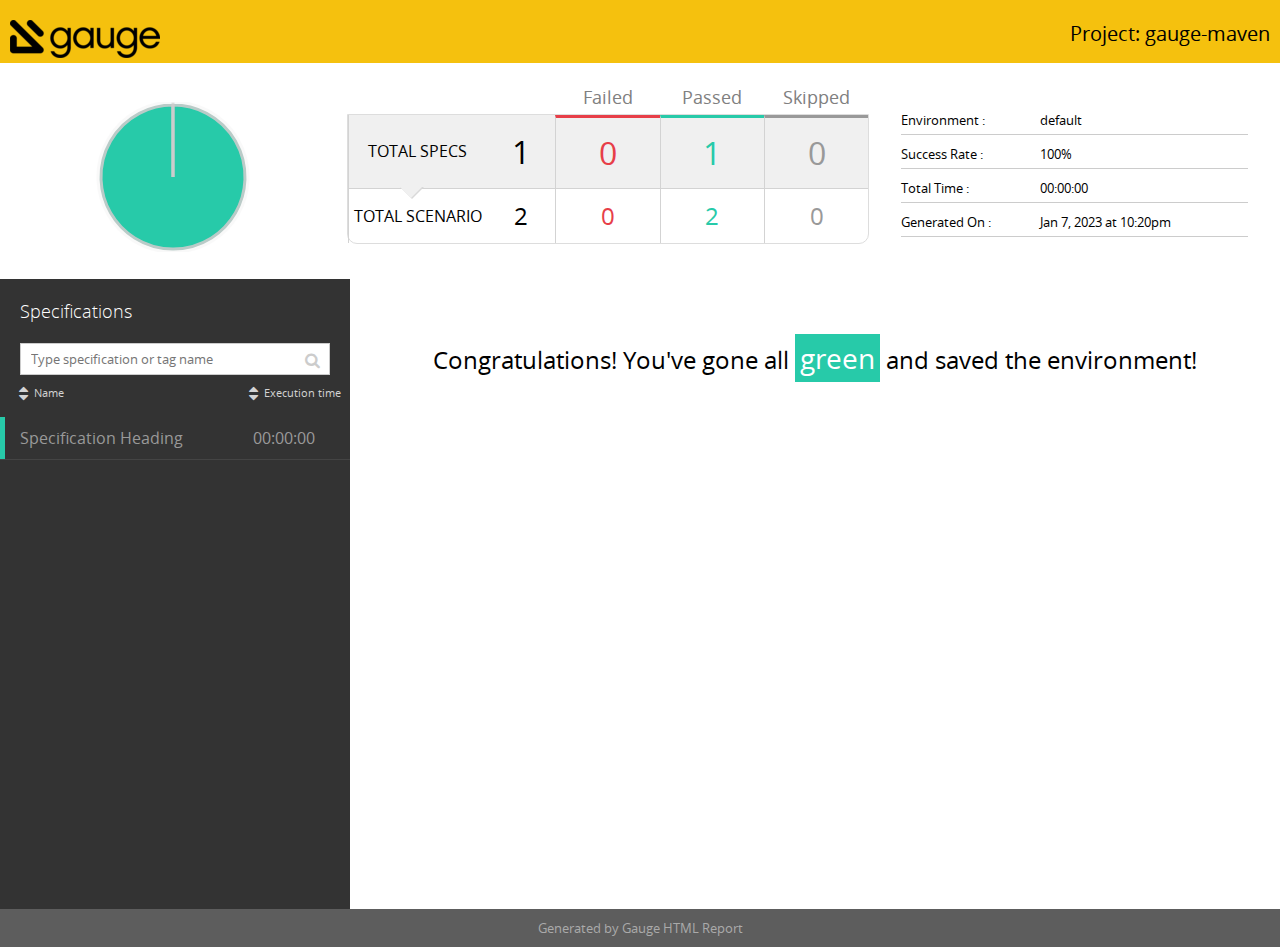
==== reports/html-report/index.html @ 6a9e32bd "init" ====
<!doctype html>
  <html><head>
    <meta http-equiv="X-UA-Compatible" content="IE=9; IE=8; IE=7; IE=EDGE" />
    <meta charset="utf-8" />
    <title>Gauge Test Results</title>
    <link rel="shortcut icon" type="image/x-icon" href="images/favicon.ico">
    <link rel="stylesheet" type="text/css" href="css/open-sans.css">
    <link rel="stylesheet" type="text/css" href="css/font-awesome.css">
    <link rel="stylesheet" type="text/css" href="css/normalize.css" />
    <link rel="stylesheet" type="text/css" href="css/style.css" />
  </head>
  <body>
  <header class="top">
    <div class="header">
      <div class="container">
        <div class="logo">
          <a href="."><img src="images/gaugeLogo.png" alt="Report logo"></a>
        </div>
        <h2 class="project">Project: gauge-maven</h2>
      </div>
    </div>
  </header>
  <main class="main-container">
  <div class="container">

	
  <div class="report-overview">
   
  <div class="report_chart">
    <div class="chart">
      <svg id="pie-chart" data-results="0,1,0" data-total="1">
        <path class="status failed" />
        <path class="shadow failed" data-status="failed"><title>Failed: 0/1</title></path>
        <path class="status passed" />
        <path class="shadow passed" data-status="passed"><title>Passed: 1/1</title></path>
        <path class="status skipped" />
        <path class="shadow skipped" data-status="skipped"><title>Skipped: 0/1</title></path>
      </svg>
    </div>
  </div>

   
  <div class="report_test-results">
    <div class="report_test-result specs">
        <div class="total-specs" title="Filter all specs"><span class="txt">Total specs</span><span class="value">1</span></div>
        <div class="fail spec-filter" data-status="failed" title="Filter failed specs"><span class="value">0</span></div>
        <div class="pass spec-filter" data-status="passed" title="Filter passed specs"><span class="value">1</span></div>
        <div class="skip spec-filter" data-status="skipped" title="Filter skipped specs"><span class="value">0</span></div>
    </div>
    <div class="report_test-result scenarios">
        <div class="total-scenarios"><span class="txt">Total scenario</span><span class="value">2</span></div>
        <div class="fail scenario-stats" data-status="failed"><span class="value">0</span></div>
        <div class="pass scenario-stats" data-status="passed"><span class="value">2</span></div>
        <div class="skip scenario-stats" data-status="skipped"><span class="value">0</span></div>
    </div>
  </div>

    <div class="report_details">
      
  <ul>
    <li>
      <label>Environment </label>
      <span>default</span>
    </li>
    
    <li>
      <label>Success Rate </label>
      <span>100%</span>
    </li>
    <li>
      <label>Total Time </label>
      <span>00:00:00</span>
    </li>
    <li>
      <label>Generated On </label>
      <span>Jan 7, 2023 at 10:20pm</span>
    </li>
  </ul>

      
  

      
  
  


    </div>
  </div>

	
  <div class="specifications">
  
  
    <aside class="sidebar">
      <h3 class="title">Specifications</h3>
      <div class="searchbar">
        <input id="searchSpecifications" placeholder="Type specification or tag name" type="text" />
        <i class="fa fa-search"></i>
      </div>
      <div class="specs-sorting">
        <div class="sort sort-specs-name" data-sort-by="specs-name"><span class="sort-icons"><i class="fa fa-caret-up"></i><i class="fa fa-caret-down"></i></span><span>Name</span></div>
        <div class="sort sort-execution-time" data-sort-by="execution-time"><span class="sort-icons"><i class="fa fa-caret-up"></i><i class="fa fa-caret-down"></i></span><span>Execution time</span></div>
      </div>
      <div id="listOfSpecifications">
        <ul id="scenarios" class="spec-list">
        
          <a href="specs/example.html">
             
              <li class="passed spec-name">
            
              <span id="scenarioName" class="scenarioname">Specification Heading</span>
              <span id="time" class="time">00:00:00</span>
            </li>
          </a>
          
        </ul>
      </div>
    </aside>
  

	
    <div class="congratulations details">
      <p>Congratulations! You've gone all <span class="green">green</span> and saved the environment!</p>
    </div>
	
 	</div>
 	</div>
	</main>
	
  <footer class="footer">
    <div class="container">
      <p>Generated by Gauge HTML Report</p>
    </div>
  </footer>

	
    <script type="text/javascript">
      var loadingImage = "images/loading.gif";
      var closeButton = "images/close.gif";
    </script>
    <script src="js/lightbox.js"></script>
    <script src="js/jquery-3.1.0.min.js" type="text/javascript"></script>
    <script src="js/auto-complete.min.js" type="text/javascript"></script>
    <script src="js/clipboard.min.js" type="text/javascript"></script>
    <script src="js/search_index.js" type="text/javascript"></script>
    <script src="js/main.js" type="text/javascript"></script>
    </body>
  </html>
---- reports/html-report/css/open-sans.css ----
/* BEGIN Light */
@font-face {
  font-family: 'Open Sans';
  src: url("../fonts/open-sans/Light/OpenSans-Light.eot?v=1.1.0");
  src: url("../fonts/open-sans/Light/OpenSans-Light.eot?#iefix&v=1.1.0") format("embedded-opentype"), url("../fonts/open-sans/Light/OpenSans-Light.woff2?v=1.1.0") format("woff2"), url("../fonts/open-sans/Light/OpenSans-Light.woff?v=1.1.0") format("woff"), url("../fonts/open-sans/Light/OpenSans-Light.ttf?v=1.1.0") format("truetype"), url("../fonts/open-sans/Light/OpenSans-Light.svg?v=1.1.0#Light") format("svg");
  font-weight: 300;
  font-style: normal; }
/* END Light */
/* BEGIN Regular */
@font-face {
  font-family: 'Open Sans';
  src: url("../fonts/open-sans/Regular/OpenSans-Regular.eot?v=1.1.0");
  src: url("../fonts/open-sans/Regular/OpenSans-Regular.eot?#iefix&v=1.1.0") format("embedded-opentype"), url("../fonts/open-sans/Regular/OpenSans-Regular.woff2?v=1.1.0") format("woff2"), url("../fonts/open-sans/Regular/OpenSans-Regular.woff?v=1.1.0") format("woff"), url("../fonts/open-sans/Regular/OpenSans-Regular.ttf?v=1.1.0") format("truetype"), url("../fonts/open-sans/Regular/OpenSans-Regular.svg?v=1.1.0#Regular") format("svg");
  font-weight: normal;
  font-style: normal; }
/* END Regular */
/* BEGIN Italic */
@font-face {
  font-family: 'Open Sans';
  src: url("../fonts/open-sans/Italic/OpenSans-Italic.eot?v=1.1.0");
  src: url("../fonts/open-sans/Italic/OpenSans-Italic.eot?#iefix&v=1.1.0") format("embedded-opentype"), url("../fonts/open-sans/Italic/OpenSans-Italic.woff2?v=1.1.0") format("woff2"), url("../fonts/open-sans/Italic/OpenSans-Italic.woff?v=1.1.0") format("woff"), url("../fonts/open-sans/Italic/OpenSans-Italic.ttf?v=1.1.0") format("truetype"), url("../fonts/open-sans/Italic/OpenSans-Italic.svg?v=1.1.0#Italic") format("svg");
  font-weight: normal;
  font-style: italic; }
/* END Italic */
/* BEGIN Bold */
@font-face {
  font-family: 'Open Sans';
  src: url("../fonts/open-sans/Bold/OpenSans-Bold.eot?v=1.1.0");
  src: url("../fonts/open-sans/Bold/OpenSans-Bold.eot?#iefix&v=1.1.0") format("embedded-opentype"), url("../fonts/open-sans/Bold/OpenSans-Bold.woff2?v=1.1.0") format("woff2"), url("../fonts/open-sans/Bold/OpenSans-Bold.woff?v=1.1.0") format("woff"), url("../fonts/open-sans/Bold/OpenSans-Bold.ttf?v=1.1.0") format("truetype"), url("../fonts/open-sans/Bold/OpenSans-Bold.svg?v=1.1.0#Bold") format("svg");
  font-weight: bold;
  font-style: normal; }
/* END Bold */
/* BEGIN Bold Italic */
@font-face {
  font-family: 'Open Sans';
  src: url("../fonts/open-sans/BoldItalic/OpenSans-BoldItalic.eot?v=1.1.0");
  src: url("../fonts/open-sans/BoldItalic/OpenSans-BoldItalic.eot?#iefix&v=1.1.0") format("embedded-opentype"), url("../fonts/open-sans/BoldItalic/OpenSans-BoldItalic.woff2?v=1.1.0") format("woff2"), url("../fonts/open-sans/BoldItalic/OpenSans-BoldItalic.woff?v=1.1.0") format("woff"), url("../fonts/open-sans/BoldItalic/OpenSans-BoldItalic.ttf?v=1.1.0") format("truetype"), url("../fonts/open-sans/BoldItalic/OpenSans-BoldItalic.svg?v=1.1.0#BoldItalic") format("svg");
  font-weight: bold;
  font-style: italic; }
/* END Bold Italic */
---- reports/html-report/css/style.css ----
/*----------------------------------------------------------------
 *  Copyright (c) ThoughtWorks, Inc.
 *  Licensed under the Apache License, Version 2.0
 *  See LICENSE in the project root for license information.
 *----------------------------------------------------------------*/
 
* {
    box-sizing: border-box;
}

:root {
    --fail-color: #e73e48;
    --pass-color: #27caa9;
    --skip-color: #999999
}

body {
    font-family: 'Open Sans', sans-serif;
    font-size: 16px;
    font-weight: 400;
    margin: 0;
    padding: 0;
    outline: 0;
    background: #5d5d5d;
}

p {
    margin: 10px 0;
}

blockquote {
	font-style: italic;
	border-left: 0.25rem solid #333;
	margin-left: 0;
	padding-left: 1rem;
}

.container {
    margin: 0 auto;
    background: #fff;
    padding-top: 1rem;
}

.container:after {
    content: "";
    display: table;
    clear: both;
}

header.top {
    background: #f5c10e;
}

header.top:after {
    content: "";
    display: table;
    clear: both;
}

header.top .container {
    background: inherit;
}

header.top .container {
    padding-top: 10px;
    display: flex;
    flex-direction: column;
}

header.top .logo {
    float: none;
    margin: 10px 10px 0 10px;
}

header.top .project {
    float: none;
    margin: 0 10px 10px 10px;
    text-align: left;
    font-size: 1rem;
    font-weight: 400;
}

.value {
    text-align: left;
    font-size: 2rem;
}

.report-overview {
    display: -webkit-box;
    display: -webkit-flex;
    display: -ms-flexbox;
    display: flex;
    -webkit-box-align: center;
    -webkit-align-items: center;
    -ms-flex-align: center;
    align-items: center;
    flex-direction: column;
}

.report-overview:after {
    content: "";
    display: table;
    clear: both;
}

.report-overview > div {
    flex: 1;
}
.report-overview .report_test-results {
    flex: 1.5;
}

.report_chart {
    display: -webkit-box;
    display: -webkit-flex;
    display: -ms-flexbox;
    display: flex;
    -webkit-box-align: center;
    -webkit-align-items: center;
    -ms-flex-align: center;
    align-items: center;
    flex-direction: column;
    width: 100%;
}

.report_chart > div {
    float: none;
}

.report_chart .chart {
    width: 100%;
    padding-left: 0;
    text-align: center;
    display: none;
}

.report_test-result.scenarios .total-specs .value,  .report_test-result.scenarios .value {
    font-size: 1.5rem;
    text-align: center;
}

.report_test-result .total-specs span,
.report_test-results ul,
.report_test-results .value {
    text-align: center;
    display: block;
}

.txt {
    text-align: right;
    text-transform: uppercase;
    display: block;
}

.report_test-results {
    width: 100%;
    position: relative;
}

.report_test-results ul {
    list-style-type: none;
    margin: 0;
    padding: 0;
}

.report-overview .report_test-results ul li{
    padding: 0.75rem;
    margin: 1rem 0.25rem;
}

.report-overview .report_test-results ul li,
.report_test-result .total-specs {
    display: inline-block;
    cursor: pointer;
    /*background-color: #f9f9f9;*/
    transition: background-color 0.75s;
}

.report_details {
    width: 100%;
    margin: 10px 0 0 0;
    padding: 10px;
}

.report_details ul {
    list-style-type: none;
    margin: 0;
    padding: 0;
    display: flex;
    flex-direction: column;
}

.report_details ul > li {
    display: flex;
    flex-direction: row;
}

.report_details .suite_messages {
    overflow-y: scroll;
    max-height: 100px;
    background-color: #ccc;
    font-family:  Courier New;
}

.report_details .suite_messages .message_separator {
    text-align: center;
}

.report_details .suite_messages .step-message {
    padding: 0px 0px 0px 10px;
}

.report_details .suite_messages .step-message p:before {
    content: "$";
    padding-right: 5px;
    font-weight: bold;
}

.report_details .suite_screenshots {
    overflow-y: scroll;
    max-height: 100px;
    background-color:#ccc;
}

.report_details label, .report_details span {
    margin-bottom: 10px;
    font-size: 0.8rem;
}

.report_details label {
    clear: both;
    text-align: right;
    padding-right: 10px;
    width: 50%;
}

.report_details label:after {
    content: ":";
}

.report_details span {
    position: relative;
    margin-left: 0;
    text-align: left;
    flex-grow: 1;
}

.report_details span,
.report_details label {
    padding-bottom: 5px;
    border-bottom: 1px solid #cccccc;
}

.fail .value {
    color: var(--fail-color);
}

.pass .value {
    color: var(--pass-color);
}

.skip .value {
    color: var(--skip-color);
}

.specifications {
    background: #f5f5f5;
    display: -webkit-box;
    display: -webkit-flex;
    display: -ms-flexbox;
    display: flex;
    flex-direction: column;
}

.specifications:after {
    content: "";
    display: table;
    clear: both;
}

.specifications .sidebar {
    background: #333333;
    color: #fff;
    width: 100%;
}

#listOfSpecifications {
    max-height: 8rem;
    overflow: scroll;
    overflow-x: hidden;
}

.specifications .title {
    font-weight: 300;
    font-size: 1.125rem;
    margin: 20px 20px 10px;
    color: #fff;
    display: none;
}

.specifications .searchbar {
    position: relative;
    padding: 10px 20px;
}

.specifications .searchbar input[type=text] {
    width: 100%;
    display: block;
    line-height: 30px;
    padding: 0 40px 0 10px;
    font-size: 0.8rem;
    color: #333333;
}

.specifications .searchbar .fa {
    position: absolute;
    color: #cccccc;
    right: 30px;
    top: 20px;
}
.spec-screenshot-container {
    max-width: 16.66%;
    max-height: 16.66%;
}
.spec-list {
    list-style-type: none;
    margin: 0;
    padding: 0;
}

.spec-list li {
    width: 100%;
    padding: 10px 20px;
    border-bottom: 1px solid #444;
    color: #999999;
    position: relative;
    -webkit-transition: all 0.3s ease;
    transition: all 0.3s ease;
    background: transparent;
    cursor: pointer;
}

.spec-list li:after {
    content: "";
    display: table;
    clear: both;
}

.spec-list li .scenarioname {
    float: left;
    width: 75%;
    padding-right: 0.5rem;
    overflow: hidden;
    text-overflow: ellipsis;
}

.spec-list li .scenarioname:hover {
    overflow-wrap: break-word;
    overflow: visible;
}

.spec-list li .time {
    width: 25%;
    float: right;
}

.spec-list li.selected, .spec-list li:hover {
    background: #1a1a1a;
    color: #fff;
    -webkit-transition: all 0.3s ease;
    transition: all 0.3s ease;
}

.spec-list li.passed:before {
    content: "";
    width: 5px;
    height: 100%;
    background: #27caa9;
    position: absolute;
    left: 0;
    top: 0;
}

.spec-list li.failed:before {
    content: "";
    width: 5px;
    height: 100%;
    background: #e73e48;
    position: absolute;
    left: 0;
    top: 0;
}

.spec-list li.skipped:before {
    content: "";
    width: 5px;
    height: 100%;
    background: #cccccc;
    position: absolute;
    left: 0;
    top: 0;
}

.spec-list li.errored:before {
    content: "";
    width: 5px;
    height: 100%;
    background: #f00;
    position: absolute;
    left: 0;
    top: 0;
}

.spec-list li.selected:before {
    content: "";
    width: 10px;
    -webkit-transition: all 0.2s ease;
    transition: all 0.2s ease;
}

#specificationContainer {
    border-top: 0.25rem solid #cccccc;
}

.details {
    -webkit-flex-grow: 1;
    -moz-flex-grow: 1;
    flex-grow: 1;
    padding: 0 0px 50px 0;
    background-color: #ffffff;
}

.details:after {
    content: "";
    display: table;
    clear: both;
}

.details .content {
    padding: 0.5rem;
    background: #fff;
    font-size: 0.9rem;
}

.details .content:after {
    content: "";
    display: table;
    clear: both;
}

.details table {
    border-collapse: collapse;
    border: 1px solid #cccccc;
    border-bottom: 0;
    border-right: 0;
    min-width: 25%;
}

.details table td, .details table th {
    border-bottom: 1px solid #cccccc;
    border-right: 1px solid #cccccc;
    padding: 10px;
}

.details table th {
    background: #cccccc;
}

.details .data-table {
    border-collapse: collapse;
    border: 1px solid #cccccc;
    border-bottom: 0;
    border-right: 0;
    margin-bottom: 1.75rem;
}

.details .data-table td {
    color: #000000;
    border-bottom: none;
    border-right: none;
    padding: 0.5rem 1rem;
    cursor: pointer;
    opacity: 0.75;
}

.data-table tr.passed td {
    background-color: #27CAA9;
}

.data-table tr.failed td {
    background-color: #E73E48;
    color: #ffffff;
}

.data-table tr.skipped td {
    background-color: #999999;
    color: #000000;
}

.data-table tr.selected td {
    opacity: 1;
}

.data-table tr.selected td:first-child {
    border-left: 4px solid #0085C9;
}

.data-table tr:hover td {
    opacity: 0.9;
}

.curr-spec {
    padding: 10px 20px;
    color: #fff;
    background: #1a1a1a;
}

.curr-spec:after {
    content: "";
    display: table;
    clear: both;
}

.curr-spec .spec-head {
    margin: 10px 20px 10px 0;
    font-weight: 300;
    font-size: 1.5rem;
}

.curr-spec .time {
    font-size: 1rem;
    margin-top: 20px;
    color: #cccccc;
    float: left;
}

.curr-spec .tags {
    clear: both;
    color: #cccccc;
}

.curr-spec .tags strong {
    color: #fff;
    font-size: 0.8rem;
}

/* TODO: remove class curr-spec */
.curr-spec .tags span:last-child:after {
    content: "";
}

/* TODO: remove class curr-spec */
.curr-spec .tags span:after {
    content: ",";
}

.curr-spec p {
    margin: 0 0 10px 0;
}

.scenario-container {
    background: #fff;
    margin: 20px 0;
    position: relative;
    padding-bottom: 1px;
}

.scenario-container.passed:before {
    content: "";
    width: 30px;
    height: 30px;
    border-radius: 50%;
    background: #27caa9;
    display: block;
    position: absolute;
}

.scenario-container.failed:before {
    content: "";
    width: 30px;
    height: 30px;
    border-radius: 50%;
    background: #e73e48;
    display: block;
    position: absolute;
}

.scenario-container.skipped:before {
    content: "";
    width: 30px;
    height: 30px;
    border-radius: 50%;
    background: #a1a1a1;
    display: block;
    position: absolute;
}

.scenario-container .passed {
    position: relative;
}

.scenario-container .passed:before {
    content: "";
    width: 5px;
    height: 100%;
    background: #27caa9;
    position: absolute;
    left: 0;
    top: 0;
}

.scenario-container .passed ul {
    list-style-type: none;
    margin: 0;
    padding: 0;
}

.scenario-container .failed {
    position: relative;
}

.scenario-container .failed:before {
    content: "";
    width: 5px;
    height: 100%;
    background: #e73e48;
    position: absolute;
    left: 0;
    top: 0;
}

.scenario-container .not-executed {
    border-left: 5px solid #a1a1a1;
    margin-top: 20px;
}

.scenario-container .not-executed .step {
    color: #a1a1a1;
}

.scenario-head {
    margin-left: 40px;
    margin-bottom: 20px;
}

.scenario-head .head {
    margin: 5px 0 10px 0;
    display: inline-block;
}

.scenario-head .time {
    display: inline-block;
    font-size: 0.8rem;
    color: #999999;
}

.scenario-head .tags {
    margin: 0 0 10px 0;
}

.scenario-retry-count {
    padding: 5px;
    background-color: yellow
}

.step {
    list-style-type: none;
    margin: 0;
    padding: 0;
    color: #333333;
}

.step ul {
    list-style-type: none;
    margin: 0;
    padding: 0;
}

.step li {
    padding: 0.5rem;
    border: 1px solid #cccccc;
    margin-bottom: 10px;
}

.step li:last-child {
    margin-bottom: 0;
}
.step li:first-child {
    margin-top: 10px;
}

.step li.pass {
    border-left: 5px solid #27caa9;
}

.step li.fail {
    border-left: 5px solid #e73e48;
}

.step li.skip {
    border-left: 5px solid #cccccc;
}

.step.context li {
    border: 1px dashed #cccccc;
}

#specificationContainer h2 {
    margin-bottom: 10px;
}

.errored {
    background-color: #ffda8b;
}

.context-step li {
    font-style: italic;
    border: 1px dashed #cccccc;
}

input[type='text'] {
    background-color: #fff;
    border: 1px solid #ccc;
    padding: 5px;
}

input[type='text']:focus {
    box-shadow: 0 0 0px rgba(0, 0, 0, 0.5) inset;
    background-color: white !important;
}

.congratulations, .spec-click {
    font-size: 1.5rem;
    text-align: center;
    display: block;
    padding-top: 50px;
}

.congratulations .green {
    background-color: #27caa9;
    color: #ffffff;
    font-size: 1.75rem;
    padding: 0.3rem;
}

.spec-click {
  background: #ffffff url("../images/leftarrow.png") no-repeat scroll 17% 75%;
}

#listOfSpecifications .errored {
    border-left: 10px solid #ffbf37;
    background-color: lightgray;
}

.concept-steps {
    border-left: 2px dashed #eee;
    padding-left: 20px;
    display: none
}

.not-executed li {
    background: #fff;
}

.skipped {
    background-color: #ececec;
}

.inline-table {
    margin: 10px 0px;
}

.inline-table td {
    background-color: #fff;
}


footer .container {
    background: transparent;
    text-align: center;
    padding: 10px;
}

footer p {
    margin: 0;
    color: #aaaaaa;
    font-size: 0.8rem;
}

.exception-container {
    display: flex;
    flex-direction: column;
}

.exception-container .exception {
    flex-grow: 1;
    min-width: 60%;
}

.stacktrace {
    max-width: 100%;
}

.error {
    width: 100%;
}

.screenshot-container {
    position: relative;
}

.screenshot-container img {
    max-width: 50%;
}

.execution-time {
    margin: 10px 0 5px 0;
    color: #999999;
    font-style: italic;
}

.nvtooltip {
    position: absolute;
    background-color: rgba(255, 255, 255, 0.8);
    margin-top: -40px;
    padding: 10px;
    border: 1px solid #cecece;
}

.nvtooltip h3 {
    font-size: 1rem;
    /*line-height: 24px;*/
    margin: 0;
    font-weight: bold;
}

.failure_container {
    margin: 20px 0;
}

.error-container {
    padding: 20px;
    border-top: 1px solid #e73e48;
    border-bottom: 1px solid #e73e48;
    border-left: 5px solid #e73e48;
    font-size: 0.9rem;
    margin: 20px 0;
    position: relative;
}

.toggle-show {
    font-weight: bold;
    cursor: pointer;
    position: absolute;
    top: 20px;
    right: 0;
    background-color: #fff;
    color: #000;
}

/* Lightbox styles */

#lightbox {
    background-color:#eee;
    margin-left: 10%;
    padding: 1rem;
    width: 80%;
    max-height: 90%;
    border-bottom: 2px solid #666;
    border-right: 2px solid #666;
}
#lightboxDetails {
    font-size: 0.8rem;
    padding-top: 0.4rem;
}
#lightboxCaption{ float: left; }
#keyboardMsg{ float: right; }
#closeButton{
    top: 5px;
    right: 5px;
}
#lightbox img {
    border: none;
    clear: both;
    max-width: 100%;
    max-height: 100%;
    text-align: center;
}
#overlay img { border: none; }

#overlay { background-image: url(../images/overlay.png); }

* html #overlay{
	background-color: #333;
	background-color: transparent;
	background-image: url(../images/blank.gif);
	filter: progid:DXImageTransform.Microsoft.AlphaImageLoader(src="../images/overlay.png", sizingMethod="scale");
}


/* End Lightbox styles */

.collapse-messages-header {
    cursor: pointer;
    background: #ececec;
    display: inline-block;
    border-radius: 2px;
    border: 1px solid #ccc;
    margin: 0 0 0 1rem;
    text-align: center;
    font-size: 0.75rem;
}
.collapse-messages-header:active{
    outline:0;
}

.collapse-messages{
    padding: 10px 0 0 20px;
}

.message-container {
    display: flex;
}

.message-container i {
    cursor: pointer;
}

.message-container .messages{
    display: block;
    background-color: #ccc;
    margin-left: 5px;
    font-family:  Courier New;
    box-shadow: 0 4px 8px 0 rgba(0, 0, 0, 0.2), 0 6px 20px 0 rgba(0, 0, 0, 0.19);
}

.message-container .messages .step-message{
    padding: 0px 0px 0px 10px;
}

.message-container .messages .step-message p:before{
    content: "$";
    padding-right: 5px;
    font-weight: bold;
}

.step .message-container {
    margin-top: 5px;
}

.step-info {
    margin-bottom: 1.5rem;
}

@media screen and (min-width: 1024px) {

    header.top .container {
        flex-direction: row;
    }

    header.top .logo {
        flex-grow: 1;
    }

    header.top .project {
        font-size: 1.25rem;
        float: right;
        margin: 10px;
    }

    .report-overview {
        flex-direction: row;
        flex-wrap: initial;
    }

    .report_chart {
        flex-direction: row;
        width: 40%;
        border-bottom: none;
    }

    .report_chart .chart {
        width: auto;
        flex-grow: 1;
        display: block;
    }

    .report_test-result .total-specs {
        border-bottom: none;
    }

    .report_chart .active {
        background-color: #ddd;
    }

    .report_test-result .total-specs span {
        text-align: center;
    }

    .report_test-results {
        width: 50%;
    }

    .report_test-results ul {
        text-align: left;
        margin-left: 2rem;
    }

    .report_test-results ul li {
        padding: 10px;
    }

    .value {
        text-align: right;
    }

    .report_details {
        width: 30%;
        padding: 0;
        margin: 1rem;
        padding: 1rem;
    }

    .report_details label {
        text-align: left;
        padding-right: 0;
        width: 40%;
    }

    .report_details span {
        width: 60%;
    }

    .specifications {
        flex-direction: row;
        min-height: 70vh;
    }

    .specifications .title {
        display: block;
    }

    .specifications .sidebar {
        min-width: 350px;
        width: 350px;
    }

    .details .content {
        padding: 0.5rem 1.5rem;
    }

    #listOfSpecifications {
        max-height: 100%;
        overflow: auto;
    }

    #specificationContainer {
        margin-top: 0;
        border-top: none;
    }

    .step li {
        padding: 0.5rem 1rem;
    }

    .screenshot-container {
        display: flex;
        flex-wrap: wrap;
        width: 100%;
        margin-top: 10px;
        margin-left: 10px;
    }
    .scenario-container .screenshot {
        margin: 15px;
        width: 15%;
    }

    .scenario-container .screenshot img {
        max-width: 100%;
    }
    .exception-container .screenshot {
        width: auto;
    }

    .exception-container {
        flex-direction: row;
    }

    .error-message {
        max-width: 45rem;
        display: block;
        overflow: scroll;
        overflow-wrap: break-word;
    }

    .stacktrace {
        max-width: 45rem;
    }

    .error {
        width: 60rem;
    }
}

.env-vars {
    display: none;
    clear: both;
    float: none;
    width: 200px;
    padding: 10px;
    background: white;
    position: fixed;
    z-index : 10;
    box-shadow: 0 4px 8px 0 rgba(0, 0, 0, 0.2), 0 6px 20px 0 rgba(0, 0, 0, 0.19);
    max-height: 300px;
    overflow: hidden;
}

.modal-link {
    color: navy;
    font-weight: bold;
    cursor: pointer;
}

.modal {
    display: none;
    position: fixed;
    z-index: 1;
    left: 0;
    top: 0;
    width: 100%;
    height: 100%;
    cursor: auto;
    background-color: #ffffff;
}

.modal-title {
    background: #f6f6f6;
    margin: 0 0 20px 0;
    padding: 15px 20px;
    font-size: 16px;
}

.close {
    color: #aaa;
    font-weight: bold;
    position: absolute;
    right: 10px;
    font-size: 40px;
    line-height: 30px;
    top: 10px;
}

.close:hover,
.close:focus {
    color: black;
    text-decoration: none;
    cursor: pointer;
}
.modal-content {
    background-color: #fefefe;
    padding: 0 30px 20px 30px;
    overflow: scroll;
    width: 100%;
    height: 100%;
}


.concept .step-info {
    cursor: pointer;
}

.concept .step-info:hover {
    background-color: #f0f0f0;
}

.spec-filename {
    float: right;
    font-size: small;
    color: black;
}

.spec-filename input {
    font-family: Courier New;
}

.spec-filename button {
    background-color: #d0d0d0;
    border: 0;
    padding-top: 1px;
    box-shadow: none;
    border-radius: 5px;
    padding-bottom: 4px;
    margin-bottom: 0px;
}

.spec-filename button .fa {
    vertical-align: middle
}

.spec-filename label {
    color: #fff;
    vertical-align: middle;
    padding-right: 7px;
}

.autocomplete-suggestions {
    text-align: left; cursor: default; border: 1px solid #ccc; border-top: 0; background: #fff; box-shadow: -1px 1px 3px rgba(0,0,0,.1);

    /* core styles should not be changed */
    position: absolute; display: none; z-index: 9999; max-height: 254px; overflow: hidden; overflow-y: auto; box-sizing: border-box;
}
.autocomplete-suggestion { position: relative; padding: 0 .6em; line-height: 23px; white-space: nowrap; overflow: hidden; text-overflow: ellipsis; font-size: 1.02em; color: #333; }
.autocomplete-suggestion.selected { background: #f0f0f0; }

a#view-env{
    float:right
}

.env-vars .popup-header {
    display: inline-block;
    width: 100%;
}

.env-vars .popup-header .close-popup {
    cursor: pointer;
    float: right;
}

svg#pie-chart {
	width  : 200px;
	height : 150px;
}

#pie-chart path.passed{
    fill: #27caa9;
}

#pie-chart path.failed{
    fill: #e73e48;
}

#pie-chart path.skipped{
    fill: #999999;
}

#pie-chart path:hover{
    cursor: pointer;
}

#pie-chart path {
    stroke: #ccc;
    stroke-width: 3;
}

#pie-chart path.shadow {
    opacity: 0.1;
}

#pie-chart path.shadow:hover {
    opacity: 1;
    stroke-width: 1;
    transition: opacity 0.50s;
}

.hidden, #congratulationsHidden {
    display: none;
}
.spec-head-wrapper {
    overflow: hidden;
}

#specificationContainer .report_test-results {
    float: right;
    padding: 0;

}

#specificationContainer .report_test-results ul li {
    padding: 0px;
    margin: 0 5px;
}
#specificationContainer .report_test-results  .value {
    font-size: 1.5rem;
}
#specificationContainer .report_test-results .txt {
    font-size: .75rem;
}

#specificationContainer .spec-head {
    font-size: 1.2rem;
}
 #specificationContainer .spec-filename {
     display: none;
 }

.spec-meta {
    overflow: hidden;
    margin-top: 10px;
}
.spec-meta .time {
    margin-top: 0;
}

@media screen and (min-width: 768px) {
    #specificationContainer .spec-head {
        font-size: 1.2rem;
        width: calc(100% - 300px);
        float:left;
    }

    #specificationContainer .report_test-results {
        width: 280px;
    }

    #specificationContainer .report_test-results ul {
        float: right;
    }

    #specificationContainer .report_test-results ul li{
        display: inline-block;
    }

    #specificationContainer .report_test-results ul li .txt {
        font-size: .65rem;
    }

    #specificationContainer .spec-filename {
        display: block;
    }
}

.is-modal-open {
    overflow: hidden;
}

.report-overview .report_test-results{
    display: flex;
    height: 130px;
    flex-direction: column;
    border: 1.5px solid #ddd;
    border-bottom-right-radius: 10px;
    border-bottom-left-radius: 10px;
    overflow: visible;
}

.report_test-results .report_test-result:nth-child(1) {
    background: #f0f0f0;
    flex: 2;
}

.report_test-results .report_test-result:nth-child(2) {
    flex: 1.5;
}
.report_test-result .total-specs, .report_test-result .total-scenarios {
    flex: 2;
    display: flex;
    flex-direction: row;
    justify-content: space-evenly;
}

.report_test-result .total-specs .txt, .report_test-result .total-scenarios .txt{
    flex:2;
    text-align: center;
}

.report_test-result .total-specs .value, .report_test-result .total-scenarios .value{
    flex:1;
}

.report_test-result .total-specs{
    text-transform: uppercase;
    /* font-size: 1.2rem; */
    font-size: 16px;
    /* position: relative; */
}

.report_test-result .total-scenarios .txt{
    font-weight: 400;
    /* font-size: 1.2rem; */
    font-size: 16px;
    text-transform: uppercase;
}

.report_test-result .spec-filter, .report_test-result .scenario-stats {
    flex: 1;
    display: flex;
    justify-content: center;
}

.report_test-result .spec-filter{
    cursor: pointer;
}

.report_test-result div{
    border-left: 1px solid lightgray;
    align-items: center;
}

.report_test-result.specs{
    border-bottom: 1px solid lightgray;
}

.report_test-result {
    display: flex;
    flex-direction: row;
}

.report_test-result.specs .fail.spec-filter {
    border-top: 3px solid var(--fail-color);
}

.report_test-result.specs .pass.spec-filter {
    border-top: 3px solid var(--pass-color);
}

.report_test-result.specs .skip.spec-filter {
    border-top: 3px solid var(--skip-color);
}

.report_test-result.specs .fail.spec-filter::before {
    content: "Failed";
    color: gray;
}

.report_test-result.specs .pass.spec-filter::before {
    content: "Passed";
    color: gray;
}

.report_test-result.specs .skip.spec-filter::before {
    content: "Skipped";
    color: gray;
}

.report_test-result.specs .spec-filter::before {
    position: absolute;
    top: -30px;
    font-size: 18px;
}   

.report_test-results::before{
    content: "";
    border-left: 12px solid transparent;
    border-right: 12px solid transparent;
    border-top: 12px solid #d9d9d9;
    position: absolute;
    top: 72px;
    left: 10%;
}

.report_test-results::after{
    content: "";
    border-left: 11px solid transparent;
    border-right: 11px solid transparent;
    border-top: 11px solid #f0f0f0;
    position: absolute;
    top: 72px;
    left: 10%;
}
.specs-sorting{
    display: flex;
    justify-content: space-between;
    padding-left: 20px;
    color: lightgray;
}
.specs-sorting .sort.sort-specs-name{
    flex:2.3;
}

.specs-sorting .sort.sort-execution-time{
    flex:1;
}

.specs-sorting .sort{
    font-size: 11px;
    cursor: pointer;
    display: flex;
    flex-direction: row;
}
.specs-sorting .sort:hover{
    color:white;
}

.specs-sorting .sort .sort-icons{
    display:flex;
    flex-direction: column;
    font-size: 16px;
    padding-right: 5px;
}

.specs-sorting .sort .sort-icons .fa-caret-up{
    position: relative;
    top: -4px;
    left: -1px;
}

.specs-sorting .sort .sort-icons .fa-caret-down{
    position: relative;
    top: -11px;
    left: -1px;
}

.specs-sorting .sort .sort-icons .fa.active{
    color:#11AEF4;
}

@media screen and (max-width: 1024px){
    .report_test-results {
        margin-top: 20px;
    }
}

.custom-screenshot-message{
    border: solid;
    border-width: 1px;
}

.custom-message{
    font-style: italic;
    font-size: medium;
}
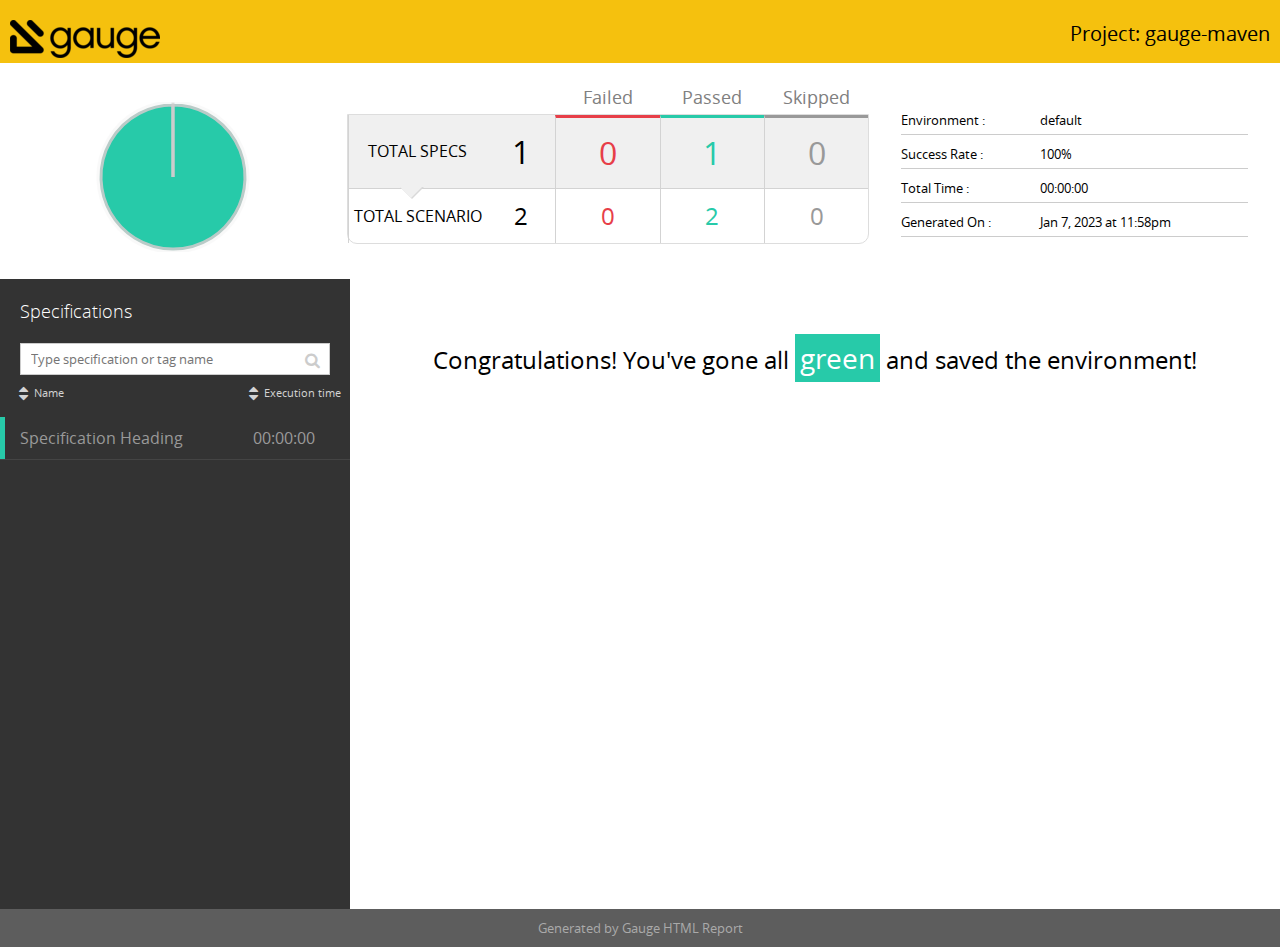
==== commit 40341c4c: "init" ====
--- a/reports/html-report/index.html
+++ b/reports/html-report/index.html
@@ -76,7 +76,7 @@
     </li>
     <li>
       <label>Generated On </label>
-      <span>Jan 7, 2023 at 10:20pm</span>
+      <span>Jan 7, 2023 at 11:58pm</span>
     </li>
   </ul>
 
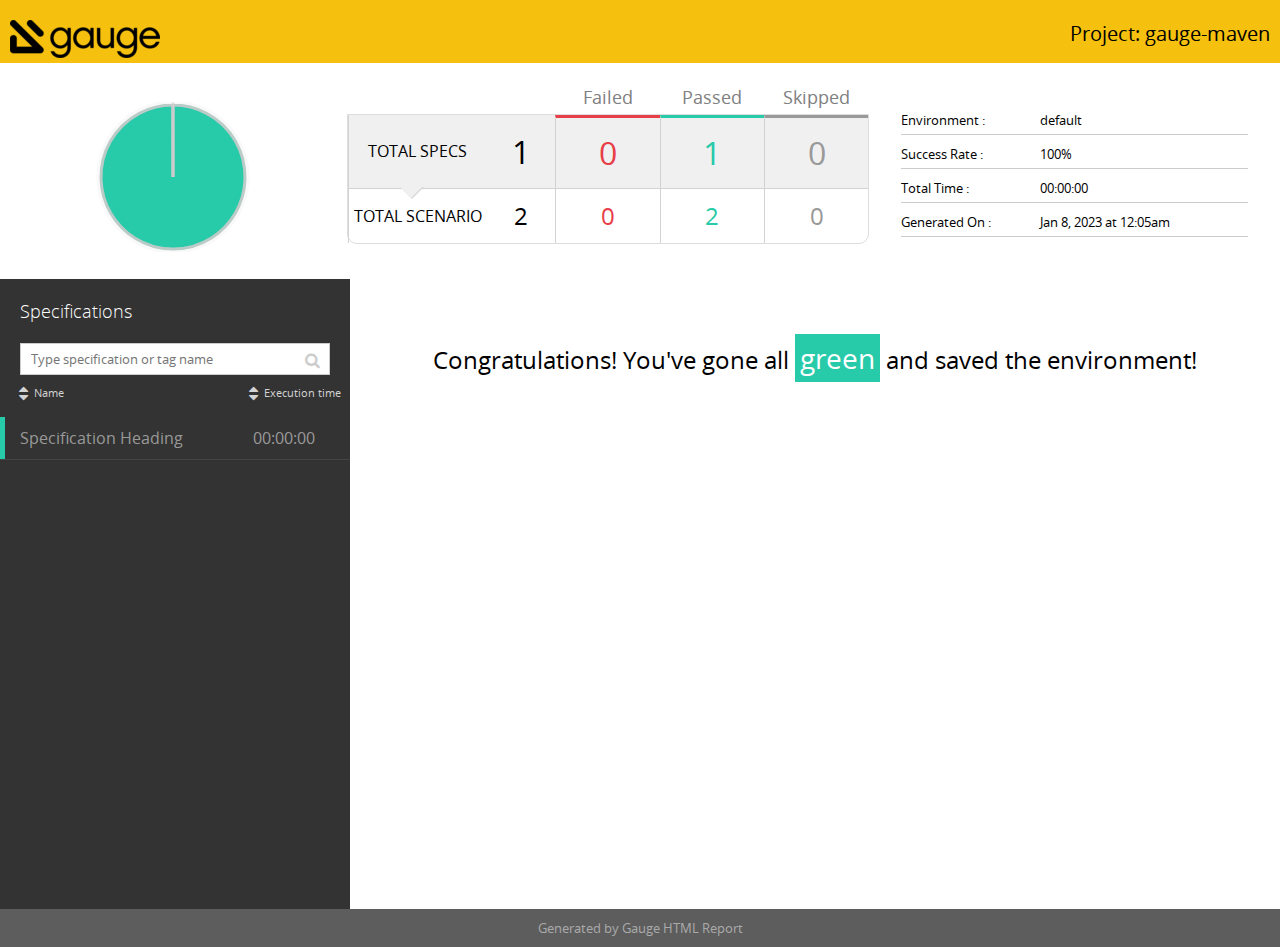
==== commit 55d9aba9: "init" ====
--- a/reports/html-report/index.html
+++ b/reports/html-report/index.html
@@ -76,7 +76,7 @@
     </li>
     <li>
       <label>Generated On </label>
-      <span>Jan 7, 2023 at 11:58pm</span>
+      <span>Jan 8, 2023 at 12:05am</span>
     </li>
   </ul>
 
